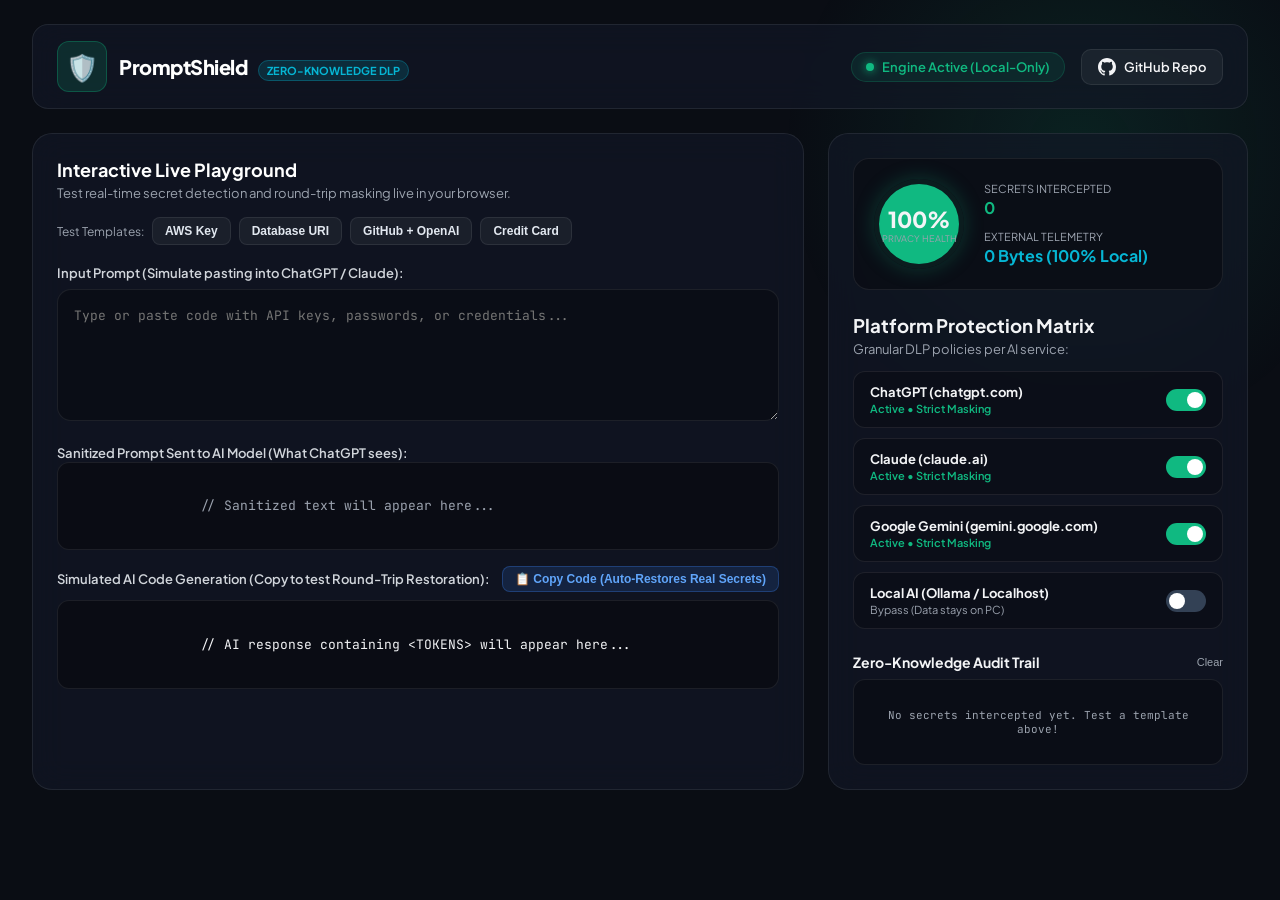
==== index.html @ d4b68f8e "feat: initial release of PromptShield GenAI DLP & Command Center" ====
<!DOCTYPE html>
<html lang="en">
<head>
  <meta charset="UTF-8">
  <meta name="viewport" content="width=device-width, initial-scale=1.0">
  <title>PromptShield - GenAI Data Loss Prevention & Command Center</title>
  <link rel="stylesheet" href="dashboard/dashboard.css">
  <link rel="preconnect" href="https://fonts.googleapis.com">
  <link rel="preconnect" href="https://fonts.gstatic.com" crossorigin>
  <link href="https://fonts.googleapis.com/css2?family=JetBrains+Mono:wght@400;600;700&family=Plus+Jakarta+Sans:wght@400;500;600;700;800&display=swap" rel="stylesheet">
</head>
<body>
  <!-- Ambient background glow -->
  <div class="glow-bg"></div>

  <div class="app-layout">
    <!-- Top Navigation Bar -->
    <header class="navbar">
      <div class="nav-brand">
        <div class="logo-shield">🛡️</div>
        <div>
          <span class="brand-title">PromptShield</span>
          <span class="badge-zk">Zero-Knowledge DLP</span>
        </div>
      </div>
      <div class="nav-controls">
        <div class="status-indicator">
          <span class="pulse-dot"></span>
          <span>Engine Active (Local-Only)</span>
        </div>
        <a href="https://github.com/venkatsatwik/prompt-shield" target="_blank" class="btn-github">
          <svg width="18" height="18" viewBox="0 0 24 24" fill="currentColor">
            <path d="M12 0C5.37 0 0 5.37 0 12c0 5.31 3.435 9.795 8.205 11.385.6.105.825-.255.825-.57 0-.285-.015-1.23-.015-2.235-3.015.555-3.795-.735-4.035-1.41-.135-.345-.72-1.41-1.23-1.695-.42-.225-1.02-.78-.015-.795.945-.015 1.62.87 1.845 1.23 1.08 1.815 2.805 1.305 3.495.99.105-.78.42-1.305.765-1.605-2.67-.3-5.46-1.335-5.46-5.925 0-1.305.465-2.385 1.23-3.225-.12-.3-.54-1.53.12-3.18 0 0 1.005-.315 3.3 1.23.96-.27 1.98-.405 3-.405s2.04.135 3 .405c2.295-1.56 3.3-1.23 3.3-1.23.66 1.65.24 2.88.12 3.18.765.84 1.23 1.905 1.23 3.225 0 4.605-2.805 5.625-5.475 5.925.435.375.81 1.095.81 2.22 0 1.605-.015 2.895-.015 3.3 0 .315.225.69.825.57A12.02 12.02 0 0024 12c0-6.63-5.37-12-12-12z"/>
          </svg>
          GitHub Repo
        </a>
      </div>
    </header>

    <main class="content-grid">
      <!-- Left Column: Interactive Live Playground -->
      <section class="panel playground-panel">
        <div class="panel-header">
          <div>
            <h2>Interactive Live Playground</h2>
            <p class="panel-desc">Test real-time secret detection and round-trip masking live in your browser.</p>
          </div>
          <div class="sample-pills">
            <span class="pill-label">Test Templates:</span>
            <button class="pill-btn" data-template="aws">AWS Key</button>
            <button class="pill-btn" data-template="db">Database URI</button>
            <button class="pill-btn" data-template="tokens">GitHub + OpenAI</button>
            <button class="pill-btn" data-template="cc">Credit Card</button>
          </div>
        </div>

        <div class="playground-body">
          <div class="input-wrapper">
            <label for="prompt-input">Input Prompt (Simulate pasting into ChatGPT / Claude):</label>
            <textarea id="prompt-input" rows="5" placeholder="Type or paste code with API keys, passwords, or credentials..."></textarea>
            
            <!-- Realtime Scan Status Bar -->
            <div id="detection-banner" class="detection-banner hidden">
              <div class="banner-title">
                <span id="banner-count">0 Secrets Detected</span>
                <div id="detected-tags" class="tag-row"></div>
              </div>
              <button id="btn-sanitize" class="btn-primary">
                🎭 Sanitize & Auto-Mask
              </button>
            </div>
          </div>

          <!-- Sanitized Output & Round-Trip Demonstration -->
          <div class="roundtrip-section">
            <div class="output-block">
              <label>Sanitized Prompt Sent to AI Model (What ChatGPT sees):</label>
              <div id="sanitized-preview" class="code-preview font-mono text-muted">
                // Sanitized text will appear here...
              </div>
            </div>

            <div class="output-block mt-3">
              <div class="split-label">
                <label>Simulated AI Code Generation (Copy to test Round-Trip Restoration):</label>
                <button id="btn-copy-ai" class="btn-copy">
                  📋 Copy Code (Auto-Restores Real Secrets)
                </button>
              </div>
              <div id="ai-response-preview" class="code-preview font-mono">
                // AI response containing &lt;TOKENS&gt; will appear here...
              </div>
            </div>

            <!-- Toast notification for copy event -->
            <div id="clipboard-toast" class="toast hidden">
              ✅ <strong>Round-Trip Success:</strong> Real credentials were automatically restored to your clipboard!
            </div>
          </div>
        </div>
      </section>

      <!-- Right Column: Command Center & Policy Matrix -->
      <aside class="panel side-panel">
        <!-- Privacy Score Card -->
        <div class="score-card">
          <div class="score-circle">
            <span id="score-val">100%</span>
            <span class="subtext">Privacy Health</span>
          </div>
          <div class="score-meta">
            <div class="metric-item">
              <span class="metric-title">Secrets Intercepted</span>
              <span class="metric-val text-green" id="metric-blocked">0</span>
            </div>
            <div class="metric-item">
              <span class="metric-title">External Telemetry</span>
              <span class="metric-val text-cyan">0 Bytes (100% Local)</span>
            </div>
          </div>
        </div>

        <!-- Platform Permission Matrix -->
        <div class="platform-matrix">
          <h3>Platform Protection Matrix</h3>
          <p class="panel-desc">Granular DLP policies per AI service:</p>

          <div class="platform-list">
            <div class="platform-item">
              <div class="platform-info">
                <strong>ChatGPT (chatgpt.com)</strong>
                <span class="status-active">Active • Strict Masking</span>
              </div>
              <label class="switch">
                <input type="checkbox" checked>
                <span class="slider"></span>
              </label>
            </div>

            <div class="platform-item">
              <div class="platform-info">
                <strong>Claude (claude.ai)</strong>
                <span class="status-active">Active • Strict Masking</span>
              </div>
              <label class="switch">
                <input type="checkbox" checked>
                <span class="slider"></span>
              </label>
            </div>

            <div class="platform-item">
              <div class="platform-info">
                <strong>Google Gemini (gemini.google.com)</strong>
                <span class="status-active">Active • Strict Masking</span>
              </div>
              <label class="switch">
                <input type="checkbox" checked>
                <span class="slider"></span>
              </label>
            </div>

            <div class="platform-item">
              <div class="platform-info">
                <strong>Local AI (Ollama / Localhost)</strong>
                <span class="status-bypass">Bypass (Data stays on PC)</span>
              </div>
              <label class="switch">
                <input type="checkbox">
                <span class="slider"></span>
              </label>
            </div>
          </div>
        </div>

        <!-- Local Audit Log -->
        <div class="audit-section">
          <div class="split-label">
            <h3>Zero-Knowledge Audit Trail</h3>
            <button id="btn-clear-logs" class="btn-text">Clear</button>
          </div>
          <div id="audit-log-list" class="log-list font-mono">
            <div class="log-empty">No secrets intercepted yet. Test a template above!</div>
          </div>
        </div>
      </aside>
    </main>
  </div>

  <!-- Shared Core Engines -->
  <script src="core/detector.js"></script>
  <script src="core/masker.js"></script>
  <script src="dashboard/dashboard.js"></script>
</body>
</html>
---- dashboard/dashboard.css ----
:root {
  --bg-dark: #0a0d14;
  --bg-card: rgba(18, 24, 38, 0.7);
  --border-color: rgba(255, 255, 255, 0.08);
  --accent-green: #10b981;
  --accent-red: #ef4444;
  --accent-amber: #f59e0b;
  --accent-blue: #3b82f6;
  --accent-cyan: #06b6d4;
  --text-main: #f3f4f6;
  --text-muted: #9ca3af;
}

* {
  margin: 0;
  padding: 0;
  box-sizing: border-box;
}

body {
  background-color: var(--bg-dark);
  color: var(--text-main);
  font-family: 'Plus Jakarta Sans', -apple-system, sans-serif;
  min-height: 100vh;
  position: relative;
  overflow-x: hidden;
}

.font-mono {
  font-family: 'JetBrains Mono', monospace !important;
}

.text-muted { color: var(--text-muted); }
.text-green { color: var(--accent-green) !important; }
.text-cyan { color: var(--accent-cyan) !important; }
.mt-3 { margin-top: 16px; }

/* Ambient background glow */
.glow-bg {
  position: fixed;
  top: -150px;
  right: -100px;
  width: 600px;
  height: 600px;
  background: radial-gradient(circle, rgba(16, 185, 129, 0.12) 0%, rgba(10, 13, 20, 0) 70%);
  pointer-events: none;
  z-index: 0;
}

.app-layout {
  position: relative;
  z-index: 1;
  max-width: 1400px;
  margin: 0 auto;
  padding: 24px 32px;
  display: flex;
  flex-direction: column;
  gap: 24px;
}

/* Navbar */
.navbar {
  display: flex;
  justify-content: space-between;
  align-items: center;
  padding: 16px 24px;
  background: var(--bg-card);
  backdrop-filter: blur(16px);
  border: 1px solid var(--border-color);
  border-radius: 16px;
}

.nav-brand {
  display: flex;
  align-items: center;
  gap: 12px;
}

.logo-shield {
  font-size: 26px;
  background: rgba(16, 185, 129, 0.15);
  border: 1px solid rgba(16, 185, 129, 0.3);
  padding: 8px;
  border-radius: 12px;
}

.brand-title {
  font-size: 20px;
  font-weight: 800;
  letter-spacing: -0.5px;
  color: #ffffff;
}

.badge-zk {
  margin-left: 8px;
  background: rgba(6, 182, 212, 0.15);
  color: var(--accent-cyan);
  border: 1px solid rgba(6, 182, 212, 0.3);
  font-size: 11px;
  font-weight: 700;
  padding: 3px 8px;
  border-radius: 999px;
  text-transform: uppercase;
}

.nav-controls {
  display: flex;
  align-items: center;
  gap: 16px;
}

.status-indicator {
  display: flex;
  align-items: center;
  gap: 8px;
  font-size: 13px;
  color: var(--accent-green);
  font-weight: 600;
  background: rgba(16, 185, 129, 0.1);
  border: 1px solid rgba(16, 185, 129, 0.2);
  padding: 6px 14px;
  border-radius: 999px;
}

.pulse-dot {
  width: 8px;
  height: 8px;
  border-radius: 50%;
  background: var(--accent-green);
  box-shadow: 0 0 10px var(--accent-green);
}

.btn-github {
  display: flex;
  align-items: center;
  gap: 8px;
  background: rgba(255, 255, 255, 0.05);
  border: 1px solid var(--border-color);
  color: var(--text-main);
  padding: 8px 16px;
  border-radius: 10px;
  text-decoration: none;
  font-size: 13px;
  font-weight: 600;
  transition: all 0.2s ease;
}

.btn-github:hover {
  background: rgba(255, 255, 255, 0.1);
}

/* Grid Layout */
.content-grid {
  display: grid;
  grid-template-columns: 1fr 420px;
  gap: 24px;
}

@media (max-width: 1024px) {
  .content-grid {
    grid-template-columns: 1fr;
  }
}

.panel {
  background: var(--bg-card);
  backdrop-filter: blur(16px);
  border: 1px solid var(--border-color);
  border-radius: 20px;
  padding: 24px;
}

.panel-header {
  display: flex;
  justify-content: space-between;
  align-items: flex-start;
  margin-bottom: 20px;
  gap: 16px;
  flex-wrap: wrap;
}

h2 {
  font-size: 18px;
  font-weight: 700;
  color: #ffffff;
}

.panel-desc {
  font-size: 13px;
  color: var(--text-muted);
  margin-top: 4px;
}

.sample-pills {
  display: flex;
  align-items: center;
  gap: 8px;
  flex-wrap: wrap;
}

.pill-label {
  font-size: 12px;
  color: var(--text-muted);
}

.pill-btn {
  background: rgba(255, 255, 255, 0.05);
  border: 1px solid var(--border-color);
  color: #e2e8f0;
  padding: 6px 12px;
  border-radius: 8px;
  font-size: 12px;
  font-weight: 600;
  cursor: pointer;
  transition: all 0.2s ease;
}

.pill-btn:hover {
  background: rgba(16, 185, 129, 0.15);
  border-color: rgba(16, 185, 129, 0.4);
  color: var(--accent-green);
}

/* Input & Playground */
.playground-body {
  display: flex;
  flex-direction: column;
  gap: 20px;
}

.input-wrapper {
  display: flex;
  flex-direction: column;
  gap: 8px;
  position: relative;
}

label {
  font-size: 13px;
  font-weight: 600;
  color: #d1d5db;
}

textarea {
  width: 100%;
  background: rgba(10, 13, 20, 0.8);
  border: 1px solid var(--border-color);
  border-radius: 14px;
  padding: 16px;
  color: #ffffff;
  font-family: 'JetBrains Mono', monospace;
  font-size: 13px;
  line-height: 1.5;
  resize: vertical;
  transition: all 0.2s ease;
}

textarea:focus {
  outline: none;
  border-color: var(--accent-green);
  box-shadow: 0 0 15px rgba(16, 185, 129, 0.2);
}

/* Banner */
.detection-banner {
  background: rgba(239, 68, 68, 0.1);
  border: 1px solid rgba(239, 68, 68, 0.3);
  border-radius: 12px;
  padding: 12px 18px;
  display: flex;
  justify-content: space-between;
  align-items: center;
  animation: fadeIn 0.2s ease;
}

.hidden { display: none !important; }

.banner-title {
  display: flex;
  flex-direction: column;
  gap: 6px;
  font-size: 13px;
  font-weight: 700;
  color: #fca5a5;
}

.tag-row {
  display: flex;
  gap: 6px;
  flex-wrap: wrap;
}

.tag {
  background: rgba(245, 158, 11, 0.15);
  color: #fbbf24;
  border: 1px solid rgba(245, 158, 11, 0.3);
  font-size: 11px;
  padding: 2px 8px;
  border-radius: 6px;
  font-family: 'JetBrains Mono', monospace;
}

.btn-primary {
  background: linear-gradient(135deg, var(--accent-green) 0%, #059669 100%);
  color: white;
  border: none;
  padding: 8px 18px;
  border-radius: 10px;
  font-weight: 700;
  font-size: 13px;
  cursor: pointer;
  box-shadow: 0 4px 15px rgba(16, 185, 129, 0.3);
  transition: all 0.2s ease;
}

.btn-primary:hover {
  filter: brightness(1.1);
  transform: translateY(-1px);
}

/* Outputs */
.code-preview {
  background: rgba(10, 13, 20, 0.9);
  border: 1px solid var(--border-color);
  border-radius: 12px;
  padding: 14px;
  font-size: 13px;
  line-height: 1.5;
  white-space: pre-wrap;
  word-break: break-all;
  min-height: 70px;
}

.split-label {
  display: flex;
  justify-content: space-between;
  align-items: center;
  margin-bottom: 8px;
}

.btn-copy {
  background: rgba(59, 130, 246, 0.15);
  color: #60a5fa;
  border: 1px solid rgba(59, 130, 246, 0.3);
  padding: 5px 12px;
  border-radius: 8px;
  font-size: 12px;
  font-weight: 600;
  cursor: pointer;
  transition: all 0.2s ease;
}

.btn-copy:hover {
  background: rgba(59, 130, 246, 0.25);
}

.toast {
  margin-top: 12px;
  background: rgba(16, 185, 129, 0.2);
  border: 1px solid rgba(16, 185, 129, 0.4);
  color: #34d399;
  padding: 10px 16px;
  border-radius: 10px;
  font-size: 13px;
}

/* Right Panel */
.side-panel {
  display: flex;
  flex-direction: column;
  gap: 24px;
}

.score-card {
  background: rgba(10, 13, 20, 0.8);
  border: 1px solid var(--border-color);
  border-radius: 16px;
  padding: 20px;
  display: flex;
  align-items: center;
  gap: 20px;
}

.score-circle {
  width: 90px;
  height: 90px;
  border-radius: 50%;
  background: conic-gradient(var(--accent-green) 0deg 360deg);
  display: flex;
  flex-direction: column;
  align-items: center;
  justify-content: center;
  border: 5px solid rgba(10, 13, 20, 0.9);
  box-shadow: 0 0 20px rgba(16, 185, 129, 0.25);
}

#score-val {
  font-size: 22px;
  font-weight: 800;
}

.subtext {
  font-size: 9px;
  color: var(--text-muted);
  text-transform: uppercase;
}

.score-meta {
  flex: 1;
  display: flex;
  flex-direction: column;
  gap: 12px;
}

.metric-item {
  display: flex;
  flex-direction: column;
  gap: 2px;
}

.metric-title {
  font-size: 11px;
  color: var(--text-muted);
  text-transform: uppercase;
}

.metric-val {
  font-size: 16px;
  font-weight: 700;
}

/* Platform Matrix */
.platform-list {
  display: flex;
  flex-direction: column;
  gap: 10px;
  margin-top: 14px;
}

.platform-item {
  background: rgba(10, 13, 20, 0.6);
  border: 1px solid var(--border-color);
  border-radius: 12px;
  padding: 12px 16px;
  display: flex;
  justify-content: space-between;
  align-items: center;
}

.platform-info {
  display: flex;
  flex-direction: column;
  gap: 2px;
  font-size: 13px;
}

.status-active {
  font-size: 11px;
  color: var(--accent-green);
  font-weight: 600;
}

.status-bypass {
  font-size: 11px;
  color: var(--text-muted);
}

/* Switch */
.switch {
  position: relative;
  display: inline-block;
  width: 40px;
  height: 22px;
}

.switch input { opacity: 0; width: 0; height: 0; }

.slider {
  position: absolute;
  cursor: pointer;
  top: 0; left: 0; right: 0; bottom: 0;
  background-color: #334155;
  border-radius: 22px;
  transition: .3s;
}

.slider:before {
  position: absolute;
  content: "";
  height: 16px; width: 16px;
  left: 3px; bottom: 3px;
  background-color: white;
  border-radius: 50%;
  transition: .3s;
}

input:checked + .slider { background-color: var(--accent-green); }
input:checked + .slider:before { transform: translateX(18px); }

/* Audit */
.audit-section h3 {
  font-size: 14px;
  font-weight: 700;
}

.btn-text {
  background: transparent;
  border: none;
  color: var(--text-muted);
  font-size: 11px;
  cursor: pointer;
}

.log-list {
  background: rgba(10, 13, 20, 0.8);
  border: 1px solid var(--border-color);
  border-radius: 12px;
  padding: 12px;
  font-size: 11px;
  color: #cbd5e1;
  max-height: 180px;
  overflow-y: auto;
  display: flex;
  flex-direction: column;
  gap: 8px;
}

.log-entry {
  display: flex;
  justify-content: space-between;
  border-bottom: 1px solid rgba(255, 255, 255, 0.05);
  padding-bottom: 6px;
}

.log-empty {
  text-align: center;
  color: var(--text-muted);
  padding: 16px 0;
}
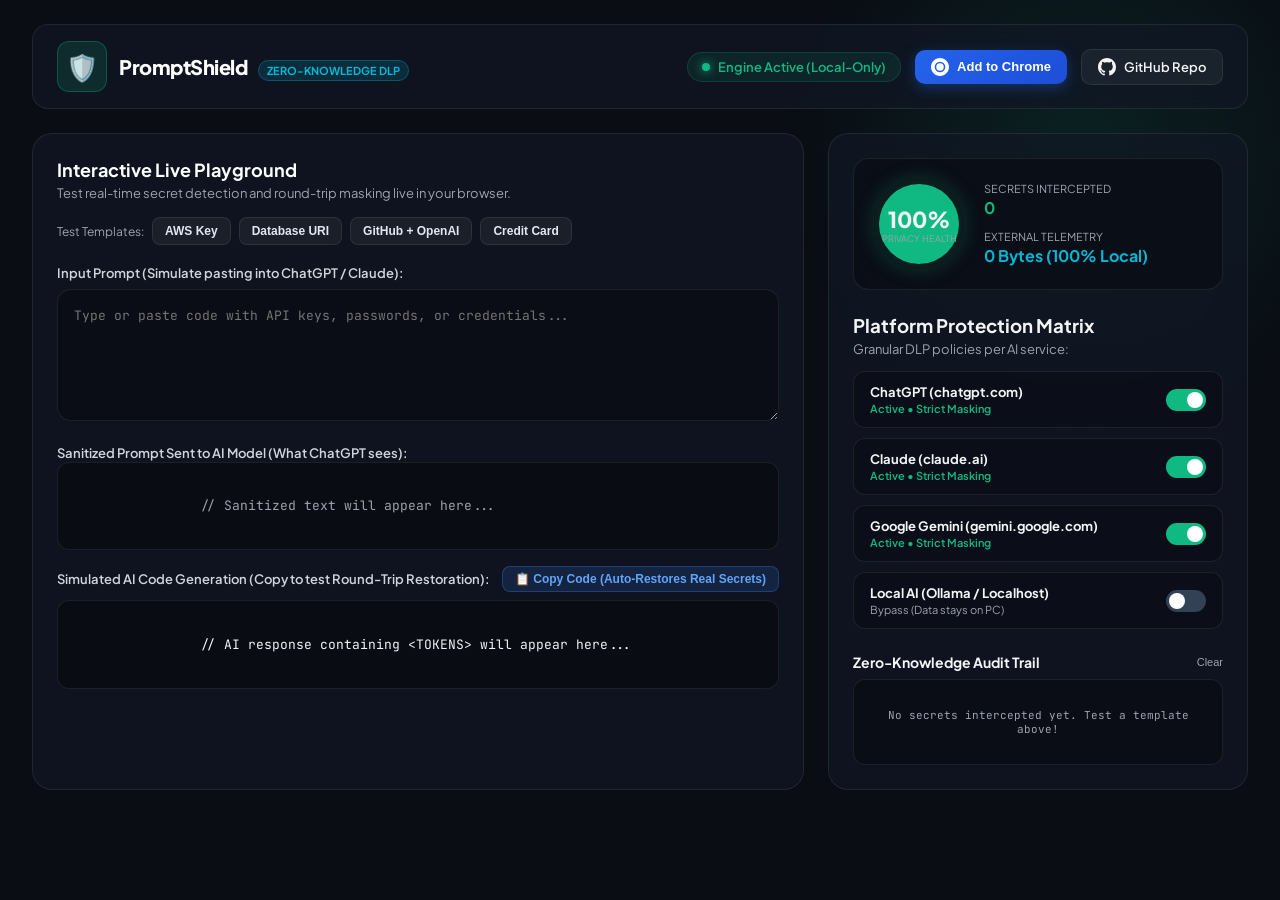
==== commit 3a50d75a: "feat: Add to Chrome install button, packaged zip, and guide modal" ====
--- a/index.html
+++ b/index.html
@@ -28,6 +28,15 @@
           <span class="pulse-dot"></span>
           <span>Engine Active (Local-Only)</span>
         </div>
+
+        <!-- Add to Chrome Button -->
+        <button id="btn-add-chrome" class="btn-chrome">
+          <svg width="18" height="18" viewBox="0 0 24 24" fill="currentColor">
+            <path d="M12 0C5.373 0 0 5.373 0 12s5.373 12 12 12 12-5.373 12-12S18.627 0 12 0zm0 4.909a7.091 7.091 0 110 14.182 7.091 7.091 0 010-14.182zM12 7a5 5 0 100 10 5 5 0 000-10z"/>
+          </svg>
+          Add to Chrome
+        </button>
+
         <a href="https://github.com/venkatsatwik/prompt-shield" target="_blank" class="btn-github">
           <svg width="18" height="18" viewBox="0 0 24 24" fill="currentColor">
             <path d="M12 0C5.37 0 0 5.37 0 12c0 5.31 3.435 9.795 8.205 11.385.6.105.825-.255.825-.57 0-.285-.015-1.23-.015-2.235-3.015.555-3.795-.735-4.035-1.41-.135-.345-.72-1.41-1.23-1.695-.42-.225-1.02-.78-.015-.795.945-.015 1.62.87 1.845 1.23 1.08 1.815 2.805 1.305 3.495.99.105-.78.42-1.305.765-1.605-2.67-.3-5.46-1.335-5.46-5.925 0-1.305.465-2.385 1.23-3.225-.12-.3-.54-1.53.12-3.18 0 0 1.005-.315 3.3 1.23.96-.27 1.98-.405 3-.405s2.04.135 3 .405c2.295-1.56 3.3-1.23 3.3-1.23.66 1.65.24 2.88.12 3.18.765.84 1.23 1.905 1.23 3.225 0 4.605-2.805 5.625-5.475 5.925.435.375.81 1.095.81 2.22 0 1.605-.015 2.895-.015 3.3 0 .315.225.69.825.57A12.02 12.02 0 0024 12c0-6.63-5.37-12-12-12z"/>
@@ -186,6 +195,55 @@
     </main>
   </div>
 
+  <!-- Install Chrome Extension Modal -->
+  <div id="install-modal" class="modal-overlay hidden">
+    <div class="modal-card">
+      <div class="modal-header">
+        <div class="modal-title">
+          <span class="logo-shield">🛡️</span>
+          <h3>Install PromptShield on Chrome</h3>
+        </div>
+        <button id="btn-close-modal" class="btn-close">&times;</button>
+      </div>
+
+      <div class="modal-body">
+        <p class="modal-intro">Protect your secrets on ChatGPT, Claude, and Gemini in 3 simple steps:</p>
+
+        <div class="step-card">
+          <div class="step-num">1</div>
+          <div class="step-content">
+            <strong>Download the Extension Package</strong>
+            <p>Get the official zero-knowledge extension package:</p>
+            <a href="prompt-shield-extension.zip" download="prompt-shield-extension.zip" class="btn-download">
+              ⬇️ Download Extension (.ZIP)
+            </a>
+          </div>
+        </div>
+
+        <div class="step-card">
+          <div class="step-num">2</div>
+          <div class="step-content">
+            <strong>Open Chrome Extensions</strong>
+            <p>Open a new tab and paste: <code class="code-badge">chrome://extensions</code></p>
+            <p>Toggle ON <strong>"Developer mode"</strong> in the top-right corner.</p>
+          </div>
+        </div>
+
+        <div class="step-card">
+          <div class="step-num">3</div>
+          <div class="step-content">
+            <strong>Load Unpacked</strong>
+            <p>Click <strong>"Load unpacked"</strong> and select the unzipped <code class="code-badge">prompt-shield</code> folder.</p>
+          </div>
+        </div>
+      </div>
+
+      <div class="modal-footer">
+        <span>✨ 100% Free & Open-Source • Zero-Knowledge Telemetry</span>
+      </div>
+    </div>
+  </div>
+
   <!-- Shared Core Engines -->
   <script src="core/detector.js"></script>
   <script src="core/masker.js"></script>
--- a/dashboard/dashboard.css
+++ b/dashboard/dashboard.css
@@ -68,6 +68,8 @@
   backdrop-filter: blur(16px);
   border: 1px solid var(--border-color);
   border-radius: 16px;
+  flex-wrap: wrap;
+  gap: 12px;
 }
 
 .nav-brand {
@@ -106,7 +108,8 @@
 .nav-controls {
   display: flex;
   align-items: center;
-  gap: 16px;
+  gap: 14px;
+  flex-wrap: wrap;
 }
 
 .status-indicator {
@@ -128,6 +131,41 @@
   border-radius: 50%;
   background: var(--accent-green);
   box-shadow: 0 0 10px var(--accent-green);
+}
+
+/* Add to Chrome Button */
+.btn-chrome {
+  display: flex;
+  align-items: center;
+  gap: 8px;
+  background: linear-gradient(135deg, #2563eb 0%, #1d4ed8 100%);
+  color: #ffffff;
+  border: none;
+  padding: 8px 16px;
+  border-radius: 10px;
+  font-size: 13px;
+  font-weight: 700;
+  cursor: pointer;
+  transition: all 0.2s ease;
+  box-shadow: 0 4px 14px rgba(37, 99, 235, 0.35);
+}
+
+.btn-chrome:hover {
+  filter: brightness(1.1);
+  transform: translateY(-1px);
+}
+
+.btn-chrome-installed {
+  display: flex;
+  align-items: center;
+  gap: 6px;
+  background: rgba(16, 185, 129, 0.15);
+  color: var(--accent-green);
+  border: 1px solid rgba(16, 185, 129, 0.3);
+  padding: 7px 14px;
+  border-radius: 10px;
+  font-size: 12px;
+  font-weight: 700;
 }
 
 .btn-github {
@@ -465,7 +503,6 @@
   color: var(--text-muted);
 }
 
-/* Switch */
 .switch {
   position: relative;
   display: inline-block;
@@ -537,3 +574,149 @@
   color: var(--text-muted);
   padding: 16px 0;
 }
+
+/* ========================================================
+   INSTALL CHROME EXTENSION MODAL
+   ======================================================== */
+.modal-overlay {
+  position: fixed;
+  inset: 0;
+  background: rgba(0, 0, 0, 0.75);
+  backdrop-filter: blur(10px);
+  display: flex;
+  align-items: center;
+  justify-content: center;
+  z-index: 999999;
+  padding: 20px;
+  animation: fadeIn 0.2s ease;
+}
+
+.modal-card {
+  background: #111827;
+  border: 1px solid var(--border-color);
+  box-shadow: 0 25px 50px -12px rgba(0, 0, 0, 0.7), 0 0 30px rgba(37, 99, 235, 0.2);
+  border-radius: 20px;
+  width: 100%;
+  max-width: 540px;
+  padding: 28px;
+  display: flex;
+  flex-direction: column;
+  gap: 20px;
+}
+
+.modal-header {
+  display: flex;
+  justify-content: space-between;
+  align-items: center;
+}
+
+.modal-title {
+  display: flex;
+  align-items: center;
+  gap: 12px;
+}
+
+.modal-title h3 {
+  font-size: 18px;
+  font-weight: 700;
+  color: #ffffff;
+}
+
+.btn-close {
+  background: transparent;
+  border: none;
+  color: var(--text-muted);
+  font-size: 24px;
+  cursor: pointer;
+  line-height: 1;
+}
+
+.btn-close:hover {
+  color: #ffffff;
+}
+
+.modal-intro {
+  font-size: 13px;
+  color: var(--text-muted);
+  margin-bottom: 12px;
+}
+
+.step-card {
+  display: flex;
+  gap: 16px;
+  background: rgba(255, 255, 255, 0.03);
+  border: 1px solid rgba(255, 255, 255, 0.06);
+  border-radius: 12px;
+  padding: 14px 16px;
+  margin-bottom: 10px;
+}
+
+.step-num {
+  width: 28px;
+  height: 28px;
+  border-radius: 50%;
+  background: linear-gradient(135deg, #2563eb, #1d4ed8);
+  color: white;
+  display: flex;
+  align-items: center;
+  justify-content: center;
+  font-weight: 800;
+  font-size: 13px;
+  flex-shrink: 0;
+}
+
+.step-content {
+  font-size: 13px;
+  display: flex;
+  flex-direction: column;
+  gap: 4px;
+}
+
+.step-content strong {
+  color: #f1f5f9;
+}
+
+.step-content p {
+  color: var(--text-muted);
+  font-size: 12px;
+}
+
+.code-badge {
+  background: rgba(0, 0, 0, 0.5);
+  border: 1px solid rgba(255, 255, 255, 0.1);
+  color: #38bdf8;
+  padding: 2px 6px;
+  border-radius: 4px;
+  font-family: 'JetBrains Mono', monospace;
+  font-size: 11px;
+}
+
+.btn-download {
+  display: inline-flex;
+  align-items: center;
+  gap: 8px;
+  background: linear-gradient(135deg, #10b981 0%, #059669 100%);
+  color: white;
+  text-decoration: none;
+  padding: 8px 16px;
+  border-radius: 8px;
+  font-weight: 700;
+  font-size: 12px;
+  margin-top: 6px;
+  width: fit-content;
+  box-shadow: 0 4px 12px rgba(16, 185, 129, 0.3);
+  transition: all 0.2s ease;
+}
+
+.btn-download:hover {
+  filter: brightness(1.1);
+  transform: translateY(-1px);
+}
+
+.modal-footer {
+  text-align: center;
+  font-size: 11px;
+  color: var(--text-muted);
+  border-top: 1px solid rgba(255, 255, 255, 0.05);
+  padding-top: 14px;
+}
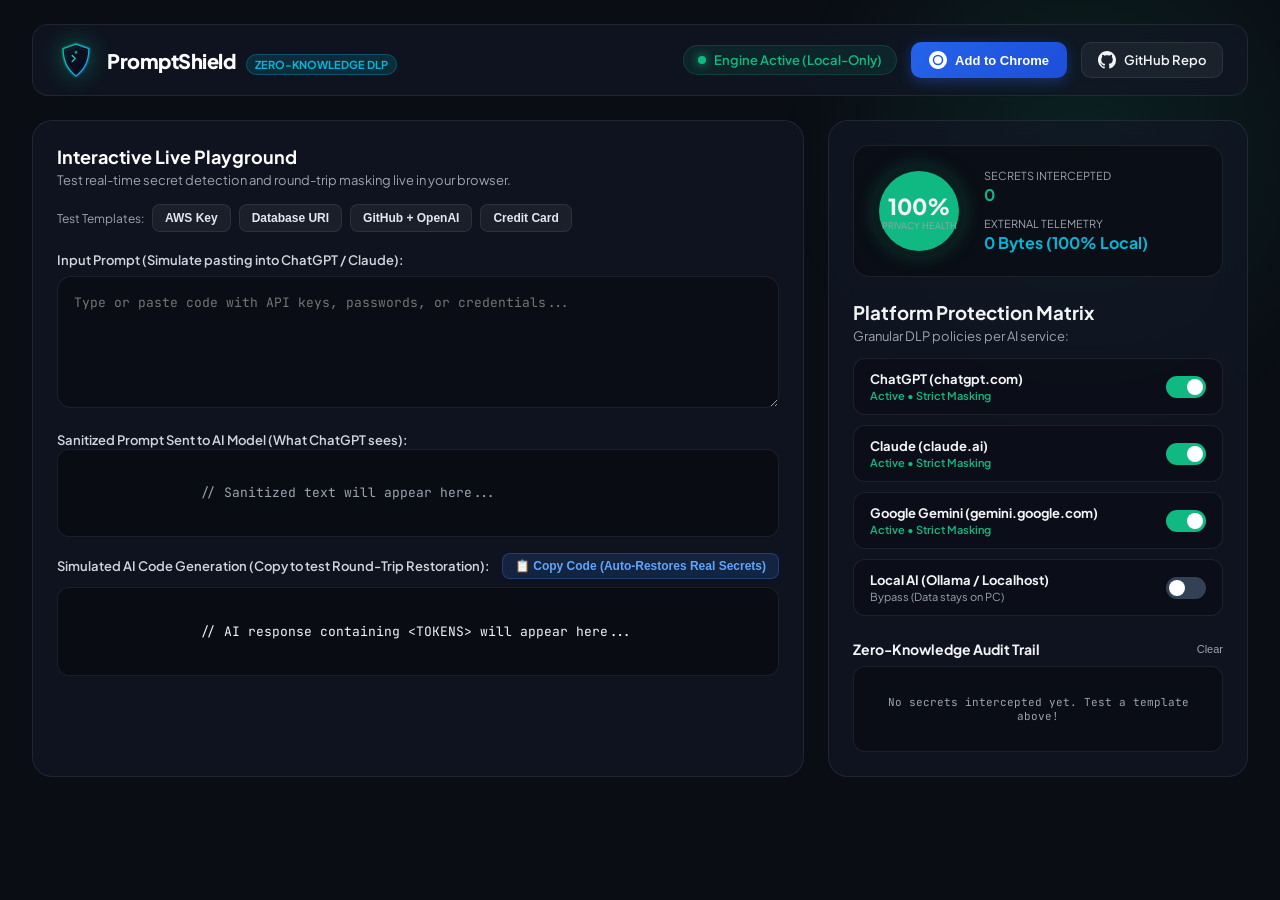
==== commit e3110bc9: "feat(branding): add custom cyber shield SVG logo, favicon, and extension icon" ====
--- a/index.html
+++ b/index.html
@@ -4,6 +4,7 @@
   <meta charset="UTF-8">
   <meta name="viewport" content="width=device-width, initial-scale=1.0">
   <title>PromptShield - GenAI Data Loss Prevention & Command Center</title>
+  <link rel="icon" type="image/svg+xml" href="logo.svg">
   <link rel="stylesheet" href="dashboard/dashboard.css">
   <link rel="preconnect" href="https://fonts.googleapis.com">
   <link rel="preconnect" href="https://fonts.gstatic.com" crossorigin>
@@ -17,7 +18,7 @@
     <!-- Top Navigation Bar -->
     <header class="navbar">
       <div class="nav-brand">
-        <div class="logo-shield">🛡️</div>
+        <img src="logo.svg" alt="PromptShield Logo" class="brand-logo-img">
         <div>
           <span class="brand-title">PromptShield</span>
           <span class="badge-zk">Zero-Knowledge DLP</span>
@@ -200,7 +201,7 @@
     <div class="modal-card">
       <div class="modal-header">
         <div class="modal-title">
-          <span class="logo-shield">🛡️</span>
+          <img src="logo.svg" alt="PromptShield Logo" class="modal-logo-img">
           <h3>Install PromptShield on Chrome</h3>
         </div>
         <button id="btn-close-modal" class="btn-close">&times;</button>
--- a/dashboard/dashboard.css
+++ b/dashboard/dashboard.css
@@ -35,6 +35,11 @@
 .text-cyan { color: var(--accent-cyan) !important; }
 .mt-3 { margin-top: 16px; }
 
+@keyframes fadeIn {
+  from { opacity: 0; }
+  to { opacity: 1; }
+}
+
 /* Ambient background glow */
 .glow-bg {
   position: fixed;
@@ -78,6 +83,23 @@
   gap: 12px;
 }
 
+.brand-logo-img {
+  width: 38px;
+  height: 38px;
+  filter: drop-shadow(0 0 12px rgba(16, 185, 129, 0.45));
+  transition: transform 0.2s ease;
+}
+
+.brand-logo-img:hover {
+  transform: scale(1.06);
+}
+
+.modal-logo-img {
+  width: 32px;
+  height: 32px;
+  filter: drop-shadow(0 0 8px rgba(16, 185, 129, 0.35));
+}
+
 .logo-shield {
   font-size: 26px;
   background: rgba(16, 185, 129, 0.15);
@@ -141,17 +163,18 @@
   background: linear-gradient(135deg, #2563eb 0%, #1d4ed8 100%);
   color: #ffffff;
   border: none;
-  padding: 8px 16px;
+  padding: 9px 18px;
   border-radius: 10px;
   font-size: 13px;
   font-weight: 700;
   cursor: pointer;
   transition: all 0.2s ease;
   box-shadow: 0 4px 14px rgba(37, 99, 235, 0.35);
+  text-decoration: none;
 }
 
 .btn-chrome:hover {
-  filter: brightness(1.1);
+  filter: brightness(1.15);
   transform: translateY(-1px);
 }
 
@@ -162,10 +185,11 @@
   background: rgba(16, 185, 129, 0.15);
   color: var(--accent-green);
   border: 1px solid rgba(16, 185, 129, 0.3);
-  padding: 7px 14px;
+  padding: 8px 16px;
   border-radius: 10px;
   font-size: 12px;
   font-weight: 700;
+  cursor: pointer;
 }
 
 .btn-github {
@@ -581,27 +605,27 @@
 .modal-overlay {
   position: fixed;
   inset: 0;
-  background: rgba(0, 0, 0, 0.75);
-  backdrop-filter: blur(10px);
+  background: rgba(0, 0, 0, 0.85);
+  backdrop-filter: blur(12px);
   display: flex;
   align-items: center;
   justify-content: center;
-  z-index: 999999;
+  z-index: 9999999;
   padding: 20px;
-  animation: fadeIn 0.2s ease;
 }
 
 .modal-card {
-  background: #111827;
-  border: 1px solid var(--border-color);
-  box-shadow: 0 25px 50px -12px rgba(0, 0, 0, 0.7), 0 0 30px rgba(37, 99, 235, 0.2);
+  background: #0f172a;
+  border: 1px solid rgba(255, 255, 255, 0.15);
+  box-shadow: 0 25px 60px -10px rgba(0, 0, 0, 0.8), 0 0 40px rgba(37, 99, 235, 0.3);
   border-radius: 20px;
   width: 100%;
   max-width: 540px;
   padding: 28px;
   display: flex;
   flex-direction: column;
-  gap: 20px;
+  gap: 18px;
+  animation: fadeIn 0.2s ease;
 }
 
 .modal-header {
@@ -623,37 +647,45 @@
 }
 
 .btn-close {
-  background: transparent;
-  border: none;
+  background: rgba(255, 255, 255, 0.05);
+  border: 1px solid rgba(255, 255, 255, 0.1);
   color: var(--text-muted);
-  font-size: 24px;
+  width: 32px;
+  height: 32px;
+  border-radius: 8px;
+  font-size: 20px;
   cursor: pointer;
-  line-height: 1;
+  display: flex;
+  align-items: center;
+  justify-content: center;
+  transition: all 0.2s ease;
 }
 
 .btn-close:hover {
-  color: #ffffff;
+  background: rgba(239, 68, 68, 0.2);
+  color: #f87171;
+  border-color: rgba(239, 68, 68, 0.4);
 }
 
 .modal-intro {
   font-size: 13px;
-  color: var(--text-muted);
-  margin-bottom: 12px;
+  color: #94a3b8;
+  line-height: 1.5;
 }
 
 .step-card {
   display: flex;
-  gap: 16px;
-  background: rgba(255, 255, 255, 0.03);
-  border: 1px solid rgba(255, 255, 255, 0.06);
+  gap: 14px;
+  background: rgba(255, 255, 255, 0.04);
+  border: 1px solid rgba(255, 255, 255, 0.08);
   border-radius: 12px;
   padding: 14px 16px;
   margin-bottom: 10px;
 }
 
 .step-num {
-  width: 28px;
-  height: 28px;
+  width: 26px;
+  height: 26px;
   border-radius: 50%;
   background: linear-gradient(135deg, #2563eb, #1d4ed8);
   color: white;
@@ -661,7 +693,7 @@
   align-items: center;
   justify-content: center;
   font-weight: 800;
-  font-size: 13px;
+  font-size: 12px;
   flex-shrink: 0;
 }
 
@@ -673,19 +705,19 @@
 }
 
 .step-content strong {
-  color: #f1f5f9;
+  color: #f8fafc;
 }
 
 .step-content p {
-  color: var(--text-muted);
+  color: #94a3b8;
   font-size: 12px;
 }
 
 .code-badge {
-  background: rgba(0, 0, 0, 0.5);
-  border: 1px solid rgba(255, 255, 255, 0.1);
+  background: rgba(0, 0, 0, 0.6);
+  border: 1px solid rgba(255, 255, 255, 0.15);
   color: #38bdf8;
-  padding: 2px 6px;
+  padding: 2px 7px;
   border-radius: 4px;
   font-family: 'JetBrains Mono', monospace;
   font-size: 11px;
@@ -698,13 +730,13 @@
   background: linear-gradient(135deg, #10b981 0%, #059669 100%);
   color: white;
   text-decoration: none;
-  padding: 8px 16px;
+  padding: 9px 18px;
   border-radius: 8px;
   font-weight: 700;
   font-size: 12px;
-  margin-top: 6px;
+  margin-top: 8px;
   width: fit-content;
-  box-shadow: 0 4px 12px rgba(16, 185, 129, 0.3);
+  box-shadow: 0 4px 14px rgba(16, 185, 129, 0.35);
   transition: all 0.2s ease;
 }
 
@@ -716,7 +748,7 @@
 .modal-footer {
   text-align: center;
   font-size: 11px;
-  color: var(--text-muted);
+  color: #64748b;
   border-top: 1px solid rgba(255, 255, 255, 0.05);
-  padding-top: 14px;
-}
+  padding-top: 12px;
+}
